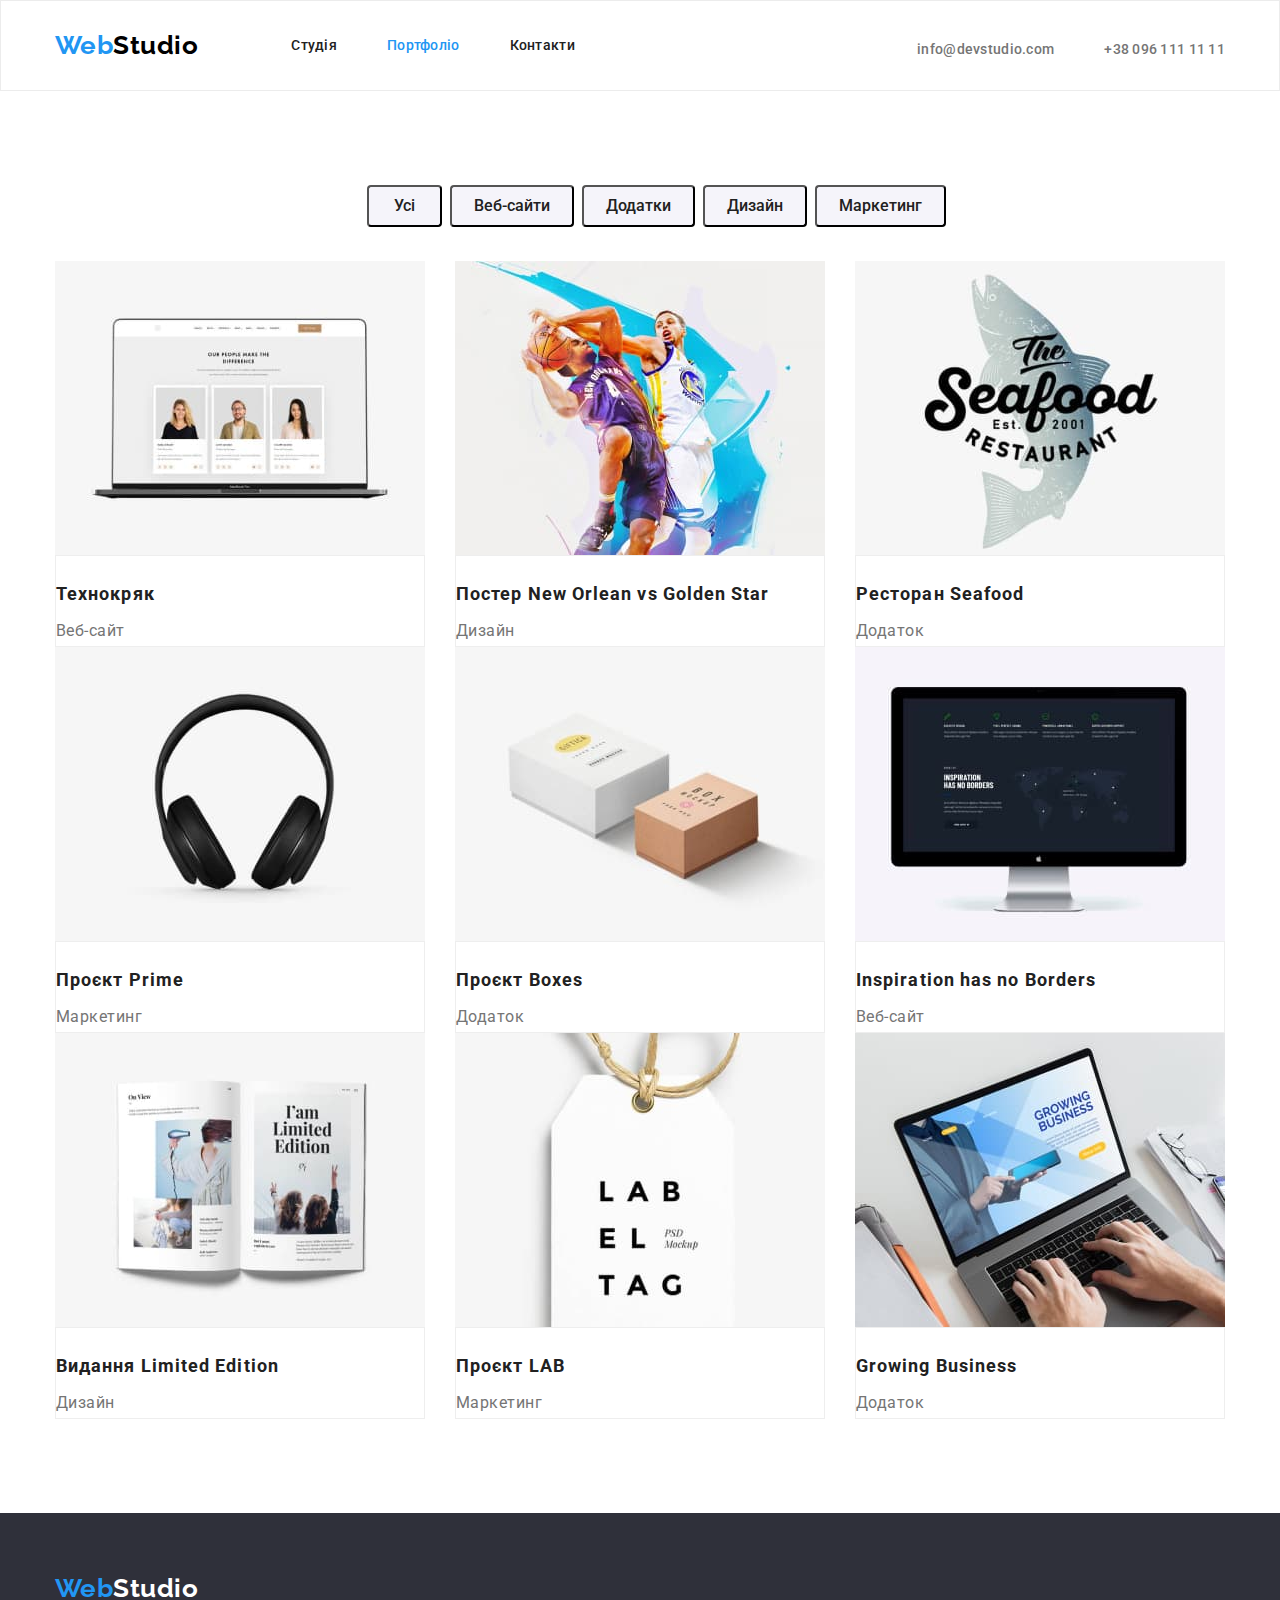
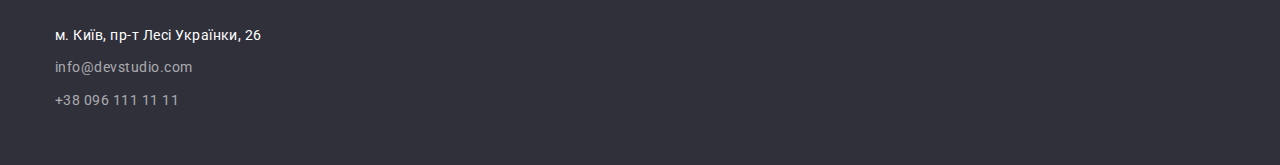
==== portfolio.html @ de693cfa "Homework" ====
<!DOCTYPE html>
<html lang="uk">
<head>
    <meta charset="UTF-8">
    <meta http-equiv="X-UA-Compatible" content="IE=edge">
    <meta name="viewport" content="width=device-width, initial-scale=1.0">
    
    
    
    <title>Portfolio</title>
    
    <link rel="preconnect" href="https://fonts.googleapis.com">
    <link rel="preconnect" href="https://fonts.gstatic.com" crossorigin>
    <link href="https://fonts.googleapis.com/css2?family=Raleway:wght@700&family=Roboto:wght@400;500;700;900&display=swap" rel="stylesheet">
    <link rel="stylesheet" href=" https://cdnjs.cloudflare.com/ajax/libs/modern-normalize/1.1.0/modern-normalize.css">
    <link rel="stylesheet" href="./css/styles.css">
</head>
<body>
    <header class="border">
        <div class="container container-header">
             <nav class="container-nav">
              <a class="logo" href="./index.html"> <span class="logo-web">Web</span><span class="logo-studio" >Studio</span></a>
                 <ul class="site-nav">
                     <li class="site-title"> <a  href="./index.html" class= " link item" >Студія</a> </li>
                     <li class="site-title"> <a  href="./portfolio.html" class="link current item ">Портфоліо</a> </li>
                     <li class="site-title"> <a  href="" class="link item">Контакти</a> </li>
                 </ul>
             </nav>
             <ul class="contacs ">
                 <li class="site-title"><a class="link" href="mailto:info@devstudio.com">info@devstudio.com</a></li>
                 <li class="site-title"><a class="link" href="tel:+380961111111">+38 096 111 11 11</a></li>
             </ul>
         </div>  
            
     </header>
   
    <main>
        <section>
            <div class="container container-portfolio">
            
                <ul class="container-filter">
                    <li class="filter-btn"><button class="btn-nav first" type="button">Усі</button></li>
                    <li class="filter-btn"><button class="btn-nav" type="button">Веб-сайти</button></li>
                    <li class="filter-btn"><button class="btn-nav" type="button">Додатки</button></li>
                    <li class="filter-btn"><button class="btn-nav" type="button">Дизайн</button></li>
                    <li class="filter-btn"><button class="btn-nav" type="button">Маркетинг</button></li>
                </ul>
           

        
            <h1 class="title-portfolio">Портфоліо</h1>
            
            <ul class="container-works">
                <li class="container-web">
                    <img src="./images/texnokrjak.jpg" alt="Сайт Технокряк" width="370" height="294">
                    <div class="container-text">
                    <h2 class="works-title" >Технокряк</h2>
                    <p class="works-text">Веб-сайт</p>
                    </div>
                </li>
                <li class="container-web"> 
                    <img src="./images/poster.new.orlean.jpg" alt="Дизайн Постер New Orlean vs Golden Star" width="370" height="294">
                    <div class="container-text">
                    <h2 class="works-title" >Постер New Orlean vs Golden Star</h2>
                    <p class="works-text">Дизайн</p>
                    </div>
                </li>
                <li class="container-web">
                    <img src="./images/restorant.seafood.jpg" alt="Додаток Ресторан Seafood" width="370" height="294">
                    <div class="container-text">
                    <h2 class="works-title" >Ресторан Seafood</h2>
                    <p class="works-text">Додаток</p>
                    </div>
                </li>
                <li class="container-web">
                    <img src="./images/proekt.prime.jpg" alt=" Маркетинг Проєкт Prime" width="370" height="294">
                    <div class="container-text">
                    <h2 class="works-title" >Проєкт Prime</h2>
                    <p class="works-text">Маркетинг</p>
                    </div>
                </li>
                <li class="container-web">
                    <img src="./images/proekt.boxes.jpg" alt="Додаток Проєкт Boxes" width="370" height="294">
                    <div class="container-text">
                    <h2 class="works-title" >Проєкт Boxes</h2>
                    <p class="works-text">Додаток</p>
                    </div>
                </li>
                <li class="container-web">
                    <img src="./images/inspiration.gas.jpg" alt="Веб-сайт Inspiration has no Borders" width="370" height="294">
                    <div class="container-text">
                    <h2 class="works-title" >Inspiration has no Borders</h2>
                    <p class="works-text">Веб-сайт</p>
                    </div>
                </li>
                <li class="container-web">
                    <img src="./images/vidanjia.limited.jpg" alt="Дизайн Видання Limited Edition" width="370" height="294">
                    <div class="container-text">
                    <h2 class="works-title" >Видання Limited Edition</h2>
                    <p class="works-text">Дизайн</p>
                    </div> 
                </li>
                <li class="container-web">
                    <img src="./images/proekt.lab.jpg" alt="Маркетинг Проєкт LAB" width="370" height="294">
                    <div class="container-text">
                    <h2 class="works-title" >Проєкт LAB</h2>
                    <p class="works-text">Маркетинг</p>
                 </div> 
                </li>
                <li class="container-web">
                    <img src="./images/growing.business.jpg" alt="Додаток Growing Business" width="370" height="294">
                    <div class="container-text">
                    <h2 class="works-title" >Growing Business</h2>
                    <p class="works-text">Додаток</p>
                    </div>  
                </li>
            </ul>
        </div>
        </section>
        
    </main>
    <footer class="address ">
        <div class=" container"><a class="logo logo-address" href="./index.html"> <span class="logo-web">Web</span><span class="logo-footer" >Studio</span></a>
            <address  >
            <ul class="nav-address"> 
                <li><a class="link-footer maps" href="https://goo.gl/maps/FgdQjG2x2mxrf8Yn7" rel="noopener noreferrer nofollow" >м. Київ, пр-т Лесі Українки, 26</a>    </li>
                <li><a  class="link-footer contacs" href="mailto:info@devstudio.com">info@devstudio.com</a> </li>
                <li><a  class="link-footer contacs contacs-tel" href="tel:+380961111111">+38 096 111 11 11</a> </li>
            </ul>
             </address>
        </div>
    </footer>
    
    
</body>
</html>
---- css/styles.css ----
:root{ 
    --primary-text-color:  #212121;
    --title-text-color: #757575;
    --accent-color: #2196F3;
    --primary-white-color:#FFFFFF;
}
body{
    background-color: #FFFFFF;
    color: var(--primary-text-color);
    
    font-family: 'Roboto', sans-serif;
    font-size: 16px; 
    line-height: 1.19;
    letter-spacing: 0.03em;
    margin: 0px;
}
ul{
    list-style-type: none;
    margin: 0 0;
    padding: 0 0;
}

button{
    font-family: inherit;
    
}
h1, h2, h3, h4, h5, h6{
    margin: 0px;
}
p{
    margin: 0 0;
}
img{
    display: block;
     max-width: 100%; 
     height: auto;
}

.container{
    width: 1200px;
    padding-left: 15px;
    padding-right: 15px;
    margin-left: auto;
    margin-right: auto;

    
}

.container-header{
    display: flex;
    align-items: center;
    justify-content: space-around;
}

.logo{
    font-family: 'Raleway';
    font-weight: 700;
    font-size: 26px;
    padding-top: 24px;
    padding-bottom: 25px;
    
    text-decoration: none;
}
.logo-web{
    color: #2196F3;
}

.logo-studio{
    color: #000000;
}

/* Site-nav */
.container-nav{
    display: flex;
}
.site-nav{
    display: flex;
    margin-left: 93px;
    color:  var(--primary-text-color);
  
}
.site-title{
    margin-right: 50px;
}

.site-title:last-child{
    margin-right: 0px;
}

.link{
    font-weight: 500;
    font-size: 14px;
    line-height: 1.14;
    letter-spacing: 0.02em;
    text-decoration: none;

    display: block;
    padding-top: 32px; 
    padding-bottom: 32px;
    
}

.link:not(:last-child){
    margin-right: 0px;
}

.site-nav .link{
    color: var(--primary-text-color);
}

.site-nav .link:hover,
.site-nav .link:focus{
    color: var(--accent-color);
}
.site-nav .link.current{
    color: var(--accent-color);  
} 
.contacs{
    display: flex;
    margin-left: auto;
}

.contacs .link{
    color: var(--title-text-color);
}
.contacs .link:hover,
.contacs .link:focus{
    color: var(--accent-color); 
}
 
/* Hero section Webstudio */

.hero{
    background-color: #2F303A;
    text-align: center;
    width: 1600px;
   
         
}

.hero-title {
    font-weight: 900;
    font-size: 44px;
    line-height: 1.36;
    text-align: center;
    letter-spacing: 0.06em;
    text-transform: uppercase;
    
    padding-top: 200px;
    padding-bottom: 30px;

    color: var(--primary-white-color);
}
.btn{
    font-weight: 700;
    text-align: center;
    letter-spacing: 0.06em;
    cursor: pointer;

    border-radius: 4px;
    padding-left: 32px;
    padding-right: 32px;
    padding-bottom: 10px;
    padding-top: 10px;
    min-width: 216px;
    border: 1px solid transparent;
    box-shadow: 0px 4px 4px rgba(0, 0, 0, 0.15);
    margin-bottom: 200px;
    

    background-color: var(--accent-color) ;
    color: var(--primary-white-color);

}

/* Section Наші Переваги */
.container-benefits{
    padding-top: 94px;
    padding-bottom: 94px;
}
.benefits{
    display: flex;
}

.our-benefits,
.title-portfolio{
    position: absolute;
    width: 1px;
    height: 1px;
    margin: -1px;
    border: 0;
    padding: 0;
        
    white-space: nowrap;
    clip-path: inset(100%);
    clip: rect(0 0 0 0);
    overflow: hidden;
 }
.our{
    margin-right: 30px;
}
.our:last-child{
    margin-right: 0px;
}
.our-title{
    font-size: 14px;
    line-height: 1.14;
    
    
    color: var(--primary-text-color);
}

.our-text{
    font-size: 14px;
    line-height: 1.71;
    margin-top: 10px;

    color: var(--title-text-color);
}

/* Section Чим ми займаємось */
.work-webstudio{
    text-align: center;
   
}
.images{
    display: flex;
    padding-bottom: 94px;
    justify-content: space-between;
}

.title-web{
    margin-bottom: 50px;
}
.section-title{
    
    font-size: 36px;
    line-height: 1.17;
    
    
    color: var(--primary-text-color);
}

/* Section Наша Командна  */
.team{
    background-color:  #F5F4FA;
    text-align: center;
   
}
.list-team{
    display: flex;
    margin-top: 50px;
    padding-bottom: 94px;
     
}
.team-class{
    padding-top: 94px;
}

.team-group{
    margin-right: 30px;
}
.team-group:last-child{
    margin-right: 0px;
}

.team-title{
    font-weight: 500;
    font-size: 16px;
    line-height: 1.19;
    letter-spacing: 0.03em;
    text-align: center;
    margin-top: 30px;
   
}
.team-position{
    text-align: center;
    margin-top: 10px;

    color: var(--title-text-color);
}

/* Section Footer */
.address{   
    /* width: 1600px; */
    height: 252px;
    background: #2F303A;
}
container-footer{
    margin-right: 215px;
}
.logo-address{
    display: inline-block;
    margin-top: 60px;
    padding-top: 0px;
    padding-bottom: 0px;
}
.logo-footer{
    color: var(--primary-white-color);

}
.maps{
    display: inline-block;
    margin-top: 20px;
    color:var(--primary-white-color);
}
.nav-address .link-footer{
    font-style: normal;
    font-size: 14px;
    line-height: 1.71;
    text-decoration: none;
}
.nav-address .maps{
    color:var(--primary-white-color);}

 .contacs{
    color: rgba(255, 255, 255, 0.6); 
    margin-top: 9px;
}
.contacs-tel{
    margin-bottom: 60px;
}

.contacs:hover,
.contacs:focus{
    color: var(--accent-color); 
}

/* Page Portfolio */
/* Section Nav Portfolio */
.border{
    border: 1px solid #ECECEC;
}

.container-filter{
    display: flex;
    padding-top: 94px;
    margin-bottom: 34px;
}
.filter-btn{
    margin-right: 8px;
}
.filter-btn:last-child{
    margin-right: 0px;}

.btn-nav{
    font-weight: 500;
    font-size: 16px;
    line-height: 1.62;
    cursor: pointer;
    border-radius: 4px;
    padding-left: 22px;
    padding-right: 22px;
    padding-top: 6px ;
    padding-bottom: 6px;
    

    background-color: #F5F4FA;
    color: var(--primary-text-color);
}

.first{
    padding-left: 25px;
    padding-right: 25px;
    margin-left: 312px;
    
}
.btn-nav:last-child{
    margin-right: 0px;
}

.btn-nav:hover,
.btn-nav:focus {
    background-color:var(--accent-color);
    color: var(--primary-white-color);
}

/* Section Наші Роботи */
.container-portfolio{
    padding-bottom: 94px ;
}
.container-works{
    display: flex;
    flex-wrap: wrap;

}
.container-web{
    width: calc((100%-60px)/3);
    width: 370px;  
    margin-right: 30px;
}
.container-web:nth-child(3n){
   margin-right: 0px;
}
.container-text{
    border: 1px solid #EEEEEE;
}

.works-title{
    font-size: 18px;
    line-height: 2;
    letter-spacing: 0.06em;
    
    margin-top: 20px;
    color: var(--primary-text-color);

}
.works-text{
    color: var(--title-text-color);
    line-height: 1.87;
    margin-top: 4px;
}
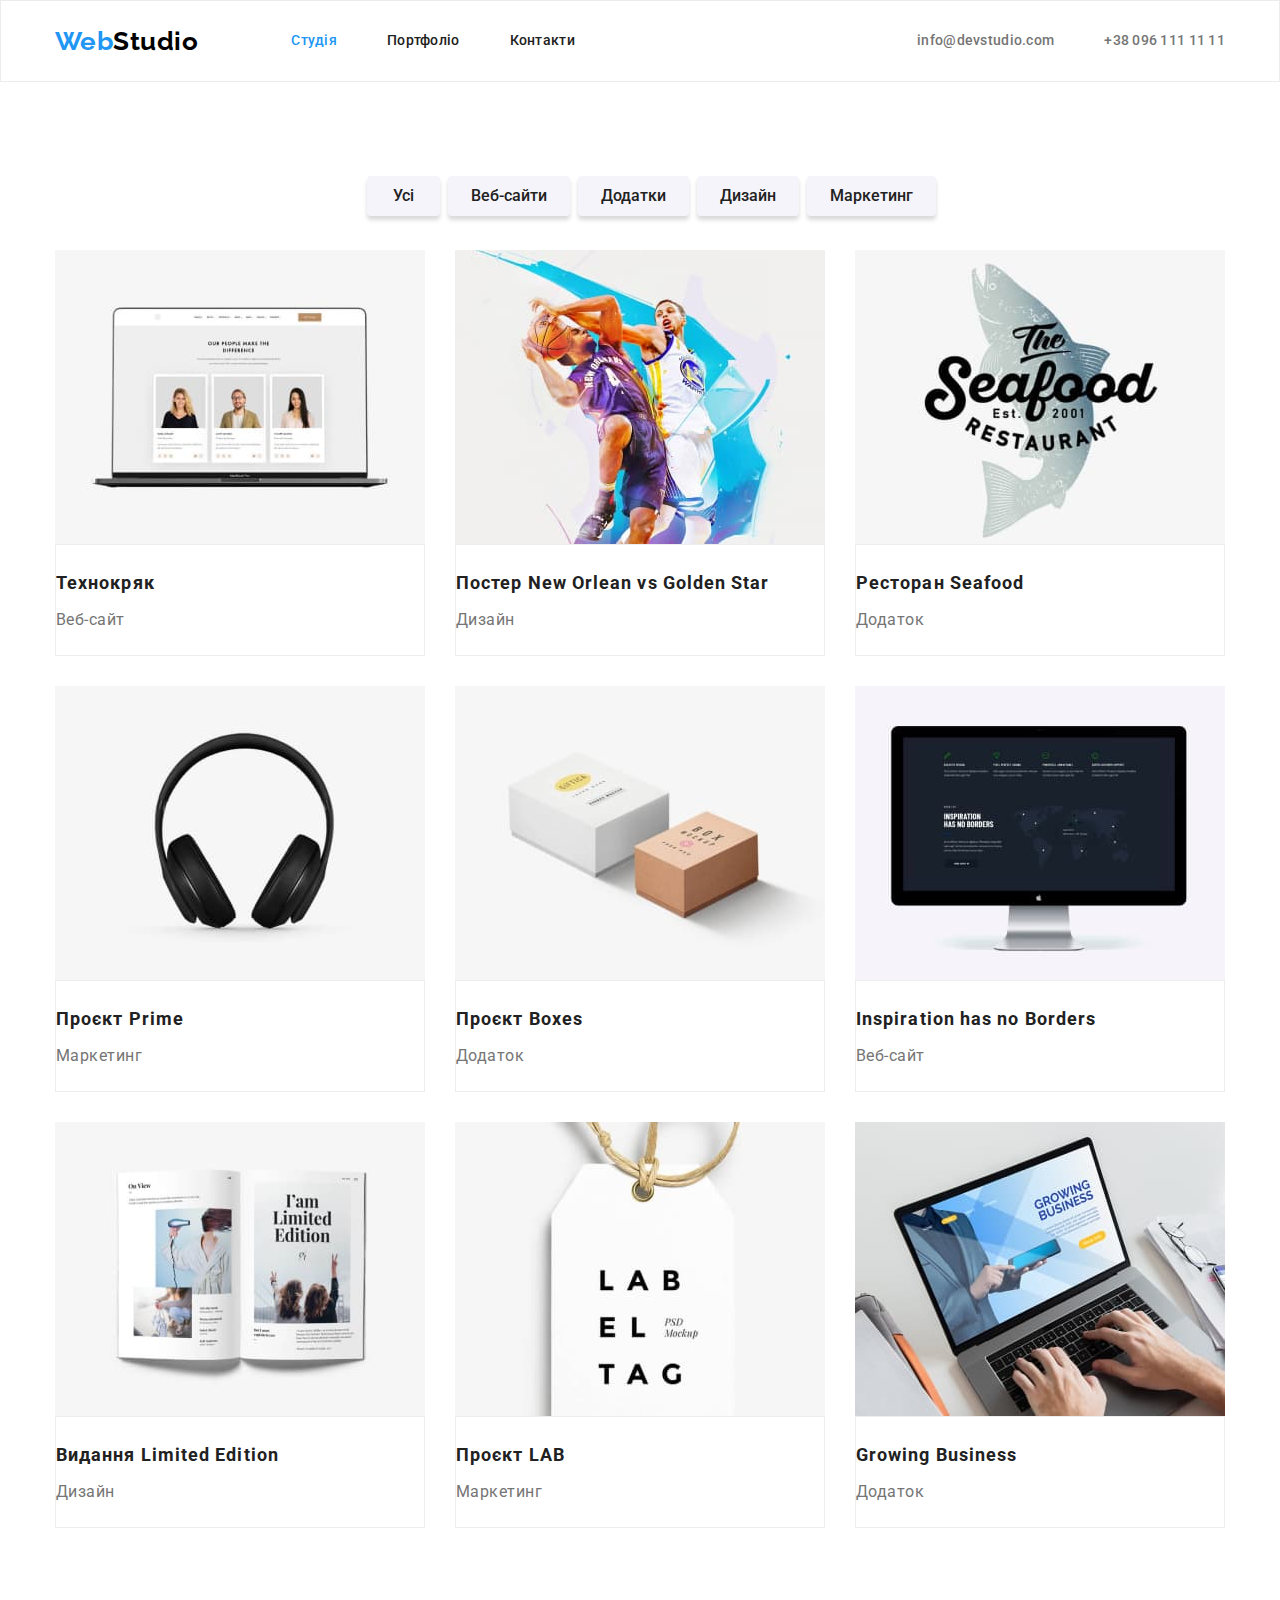
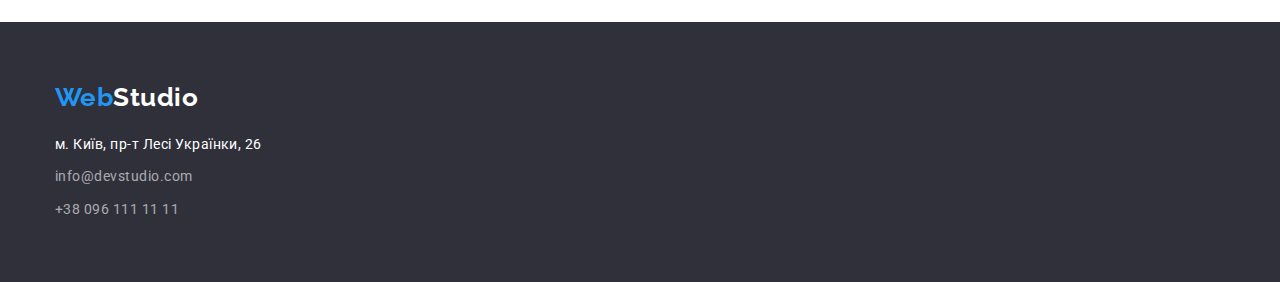
==== commit b31ede38: "Homework (Д/з виправлення помилок)" ====
--- a/portfolio.html
+++ b/portfolio.html
@@ -16,13 +16,13 @@
     <link rel="stylesheet" href="./css/styles.css">
 </head>
 <body>
-    <header class="border">
+    <header class="header">
         <div class="container container-header">
              <nav class="container-nav">
               <a class="logo" href="./index.html"> <span class="logo-web">Web</span><span class="logo-studio" >Studio</span></a>
                  <ul class="site-nav">
-                     <li class="site-title"> <a  href="./index.html" class= " link item" >Студія</a> </li>
-                     <li class="site-title"> <a  href="./portfolio.html" class="link current item ">Портфоліо</a> </li>
+                     <li class="site-title"> <a  href="./index.html" class= " link current item" >Студія</a> </li>
+                     <li class="site-title"> <a  href="./portfolio.html" class="link item ">Портфоліо</a> </li>
                      <li class="site-title"> <a  href="" class="link item">Контакти</a> </li>
                  </ul>
              </nav>
@@ -31,12 +31,14 @@
                  <li class="site-title"><a class="link" href="tel:+380961111111">+38 096 111 11 11</a></li>
              </ul>
          </div>  
-            
+         
+         
+         
      </header>
    
     <main>
-        <section>
-            <div class="container container-portfolio">
+        <section class="section">
+            <div class="container">
             
                 <ul class="container-filter">
                     <li class="filter-btn"><button class="btn-nav first" type="button">Усі</button></li>
@@ -119,13 +121,14 @@
         </section>
         
     </main>
-    <footer class="address ">
+    <footer class="address  ">
         <div class=" container"><a class="logo logo-address" href="./index.html"> <span class="logo-web">Web</span><span class="logo-footer" >Studio</span></a>
-            <address  >
+            <address>
             <ul class="nav-address"> 
-                <li><a class="link-footer maps" href="https://goo.gl/maps/FgdQjG2x2mxrf8Yn7" rel="noopener noreferrer nofollow" >м. Київ, пр-т Лесі Українки, 26</a>    </li>
-                <li><a  class="link-footer contacs" href="mailto:info@devstudio.com">info@devstudio.com</a> </li>
-                <li><a  class="link-footer contacs contacs-tel" href="tel:+380961111111">+38 096 111 11 11</a> </li>
+
+                <li class="nav-item"><a class="link-footer maps" href="https://goo.gl/maps/FgdQjG2x2mxrf8Yn7" rel="noopener noreferrer nofollow" >м. Київ, пр-т Лесі Українки, 26</a>    </li>
+                <li class="nav-item"><a  class="link-footer contacs" href="mailto:info@devstudio.com">info@devstudio.com</a> </li>
+                <li class="nav-item"><a  class="link-footer contacs" href="tel:+380961111111">+38 096 111 11 11</a> </li>
             </ul>
              </address>
         </div>
--- a/css/styles.css
+++ b/css/styles.css
@@ -45,6 +45,10 @@
 
     
 }
+.section{
+    padding-bottom: 94px;
+    padding-top: 94px;
+}
 
 .container-header{
     display: flex;
@@ -56,8 +60,8 @@
     font-family: 'Raleway';
     font-weight: 700;
     font-size: 26px;
-    padding-top: 24px;
-    padding-bottom: 25px;
+    
+    
     
     text-decoration: none;
 }
@@ -72,6 +76,7 @@
 /* Site-nav */
 .container-nav{
     display: flex;
+    align-items: center;
 }
 .site-nav{
     display: flex;
@@ -133,9 +138,10 @@
 .hero{
     background-color: #2F303A;
     text-align: center;
-    width: 1600px;
-   
-         
+    padding-top: 200px;
+    padding-bottom: 200px;
+    
+     
 }
 
 .hero-title {
@@ -145,9 +151,11 @@
     text-align: center;
     letter-spacing: 0.06em;
     text-transform: uppercase;
-    
-    padding-top: 200px;
-    padding-bottom: 30px;
+
+    width: 696px;
+    margin-right: auto;
+    margin-left: auto;
+    margin-bottom: 30px;
 
     color: var(--primary-white-color);
 }
@@ -163,9 +171,10 @@
     padding-bottom: 10px;
     padding-top: 10px;
     min-width: 216px;
+    min-height: 50px;
     border: 1px solid transparent;
     box-shadow: 0px 4px 4px rgba(0, 0, 0, 0.15);
-    margin-bottom: 200px;
+    
     
 
     background-color: var(--accent-color) ;
@@ -174,11 +183,7 @@
 }
 
 /* Section Наші Переваги */
-.container-benefits{
-    padding-top: 94px;
-    padding-bottom: 94px;
-}
-.benefits{
+.benefits-list{
     display: flex;
 }
 
@@ -196,13 +201,14 @@
     clip: rect(0 0 0 0);
     overflow: hidden;
  }
-.our{
+.benefits-item{
+    width: 270px;
     margin-right: 30px;
 }
-.our:last-child{
+.benefits-item:last-child{
     margin-right: 0px;
 }
-.our-title{
+.benefits-title{
     font-size: 14px;
     line-height: 1.14;
     
@@ -210,7 +216,7 @@
     color: var(--primary-text-color);
 }
 
-.our-text{
+.benefits-text{
     font-size: 14px;
     line-height: 1.71;
     margin-top: 10px;
@@ -219,13 +225,15 @@
 }
 
 /* Section Чим ми займаємось */
-.work-webstudio{
-    text-align: center;
+.work{
+    text-align: center;
+    padding-top: 0px;
+    
    
 }
 .images{
     display: flex;
-    padding-bottom: 94px;
+    
     justify-content: space-between;
 }
 
@@ -250,15 +258,17 @@
 .list-team{
     display: flex;
     margin-top: 50px;
-    padding-bottom: 94px;
      
 }
-.team-class{
-    padding-top: 94px;
-}
+
 
 .team-group{
     margin-right: 30px;
+    padding-bottom: 30px;
+
+    background: #FFFFFF;
+    box-shadow: 0px 1px 3px rgba(0, 0, 0, 0.12), 0px 1px 1px rgba(0, 0, 0, 0.14), 0px 2px 1px rgba(0, 0, 0, 0.2);
+    border-radius: 0px 0px 4px 4px;
 }
 .team-group:last-child{
     margin-right: 0px;
@@ -282,44 +292,51 @@
 
 /* Section Footer */
 .address{   
-    /* width: 1600px; */
-    height: 252px;
-    background: #2F303A;
-}
-container-footer{
-    margin-right: 215px;
-}
+     background: #2F303A;
+     padding-bottom: 60px;
+     padding-top: 60px;
+}
+
 .logo-address{
     display: inline-block;
-    margin-top: 60px;
-    padding-top: 0px;
-    padding-bottom: 0px;
+   
+    
 }
 .logo-footer{
     color: var(--primary-white-color);
 
 }
+
+.nav-address{
+    margin-top: 20px;
+}
 .maps{
     display: inline-block;
-    margin-top: 20px;
+
     color:var(--primary-white-color);
 }
-.nav-address .link-footer{
+ .nav-item{
+    margin-bottom: 9px;
+}
+.nav-item:last-child{
+    margin-bottom: 0px;
+}
+ .nav-address .link-footer{
     font-style: normal;
     font-size: 14px;
     line-height: 1.71;
     text-decoration: none;
-}
+    
+   
+}
+
 .nav-address .maps{
     color:var(--primary-white-color);}
 
  .contacs{
     color: rgba(255, 255, 255, 0.6); 
-    margin-top: 9px;
-}
-.contacs-tel{
-    margin-bottom: 60px;
-}
+}
+
 
 .contacs:hover,
 .contacs:focus{
@@ -328,13 +345,13 @@
 
 /* Page Portfolio */
 /* Section Nav Portfolio */
-.border{
+.header{
     border: 1px solid #ECECEC;
 }
 
 .container-filter{
     display: flex;
-    padding-top: 94px;
+
     margin-bottom: 34px;
 }
 .filter-btn{
@@ -354,7 +371,8 @@
     padding-top: 6px ;
     padding-bottom: 6px;
     
-
+    border: 1px solid transparent;
+    box-shadow: 0px 4px 4px rgba(0, 0, 0, 0.15);
     background-color: #F5F4FA;
     color: var(--primary-text-color);
 }
@@ -376,22 +394,24 @@
 }
 
 /* Section Наші Роботи */
-.container-portfolio{
-    padding-bottom: 94px ;
-}
+
 .container-works{
     display: flex;
     flex-wrap: wrap;
 
 }
 .container-web{
-    width: calc((100%-60px)/3);
+    
     width: 370px;  
     margin-right: 30px;
+    margin-bottom: 30px;
 }
 .container-web:nth-child(3n){
    margin-right: 0px;
 }
+.container-web:nth-last-child(-n + 3) {
+   margin-bottom: 0px;
+  }
 .container-text{
     border: 1px solid #EEEEEE;
 }
@@ -409,4 +429,5 @@
     color: var(--title-text-color);
     line-height: 1.87;
     margin-top: 4px;
-}
+    margin-bottom: 20px;
+}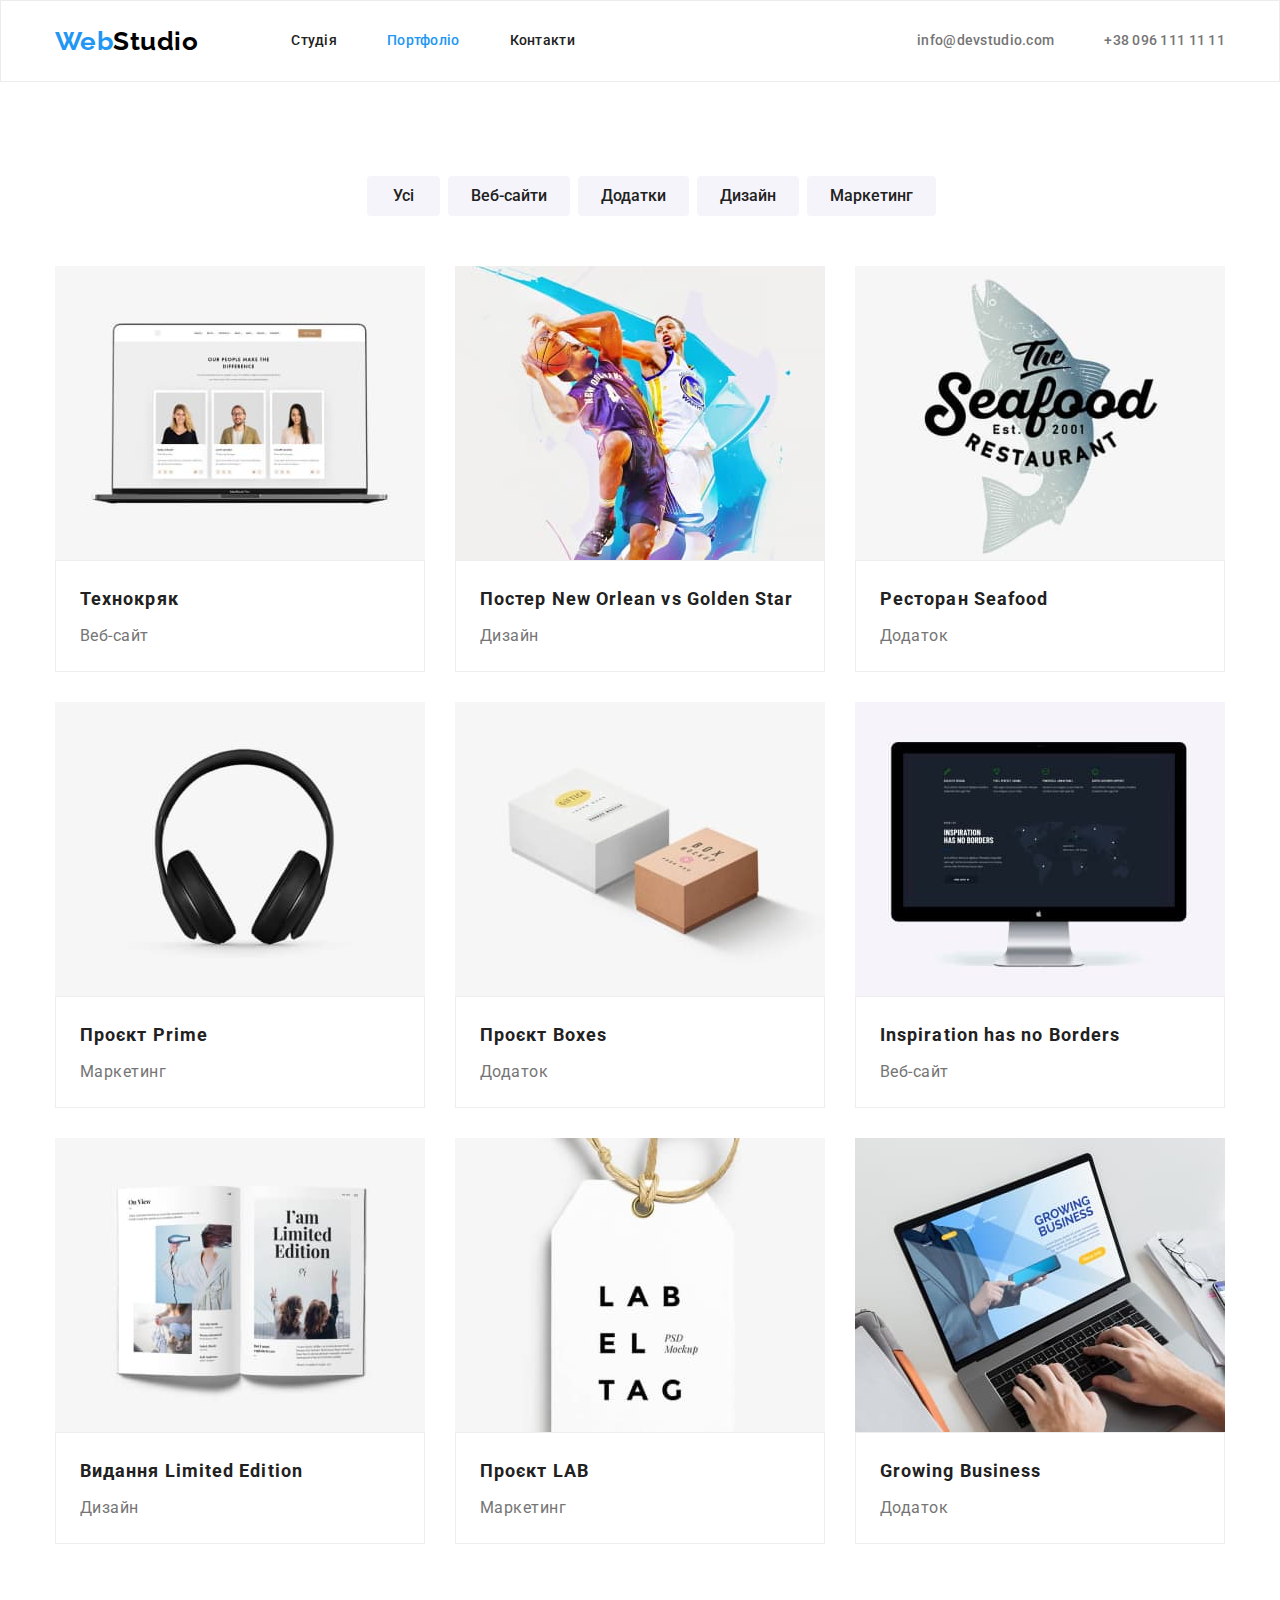
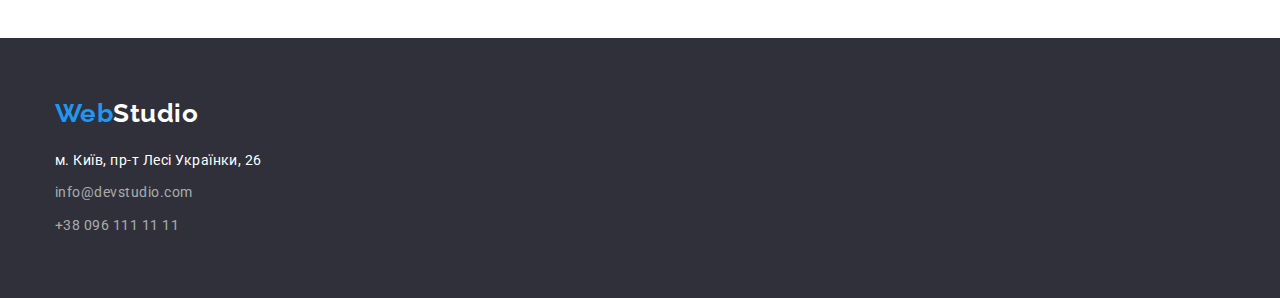
==== commit 00185bce: "Homework (д.з 21.11)" ====
--- a/portfolio.html
+++ b/portfolio.html
@@ -21,8 +21,8 @@
              <nav class="container-nav">
               <a class="logo" href="./index.html"> <span class="logo-web">Web</span><span class="logo-studio" >Studio</span></a>
                  <ul class="site-nav">
-                     <li class="site-title"> <a  href="./index.html" class= " link current item" >Студія</a> </li>
-                     <li class="site-title"> <a  href="./portfolio.html" class="link item ">Портфоліо</a> </li>
+                     <li class="site-title"> <a  href="./index.html" class= " link item" >Студія</a> </li>
+                     <li class="site-title"> <a  href="./portfolio.html" class="link current item ">Портфоліо</a> </li>
                      <li class="site-title"> <a  href="" class="link item">Контакти</a> </li>
                  </ul>
              </nav>
--- a/css/styles.css
+++ b/css/styles.css
@@ -299,6 +299,7 @@
 
 .logo-address{
     display: inline-block;
+    margin-bottom: 20px;
    
     
 }
@@ -307,9 +308,6 @@
 
 }
 
-.nav-address{
-    margin-top: 20px;
-}
 .maps{
     display: inline-block;
 
@@ -352,7 +350,7 @@
 .container-filter{
     display: flex;
 
-    margin-bottom: 34px;
+    margin-bottom: 50px;
 }
 .filter-btn{
     margin-right: 8px;
@@ -372,7 +370,7 @@
     padding-bottom: 6px;
     
     border: 1px solid transparent;
-    box-shadow: 0px 4px 4px rgba(0, 0, 0, 0.15);
+   
     background-color: #F5F4FA;
     color: var(--primary-text-color);
 }
@@ -414,6 +412,10 @@
   }
 .container-text{
     border: 1px solid #EEEEEE;
+    padding-top: 20px;
+    padding-bottom: 20px;
+    padding-left: 24px;
+    padding-right: 24px;
 }
 
 .works-title{
@@ -421,7 +423,6 @@
     line-height: 2;
     letter-spacing: 0.06em;
     
-    margin-top: 20px;
     color: var(--primary-text-color);
 
 }
@@ -429,5 +430,5 @@
     color: var(--title-text-color);
     line-height: 1.87;
     margin-top: 4px;
-    margin-bottom: 20px;
+    
 }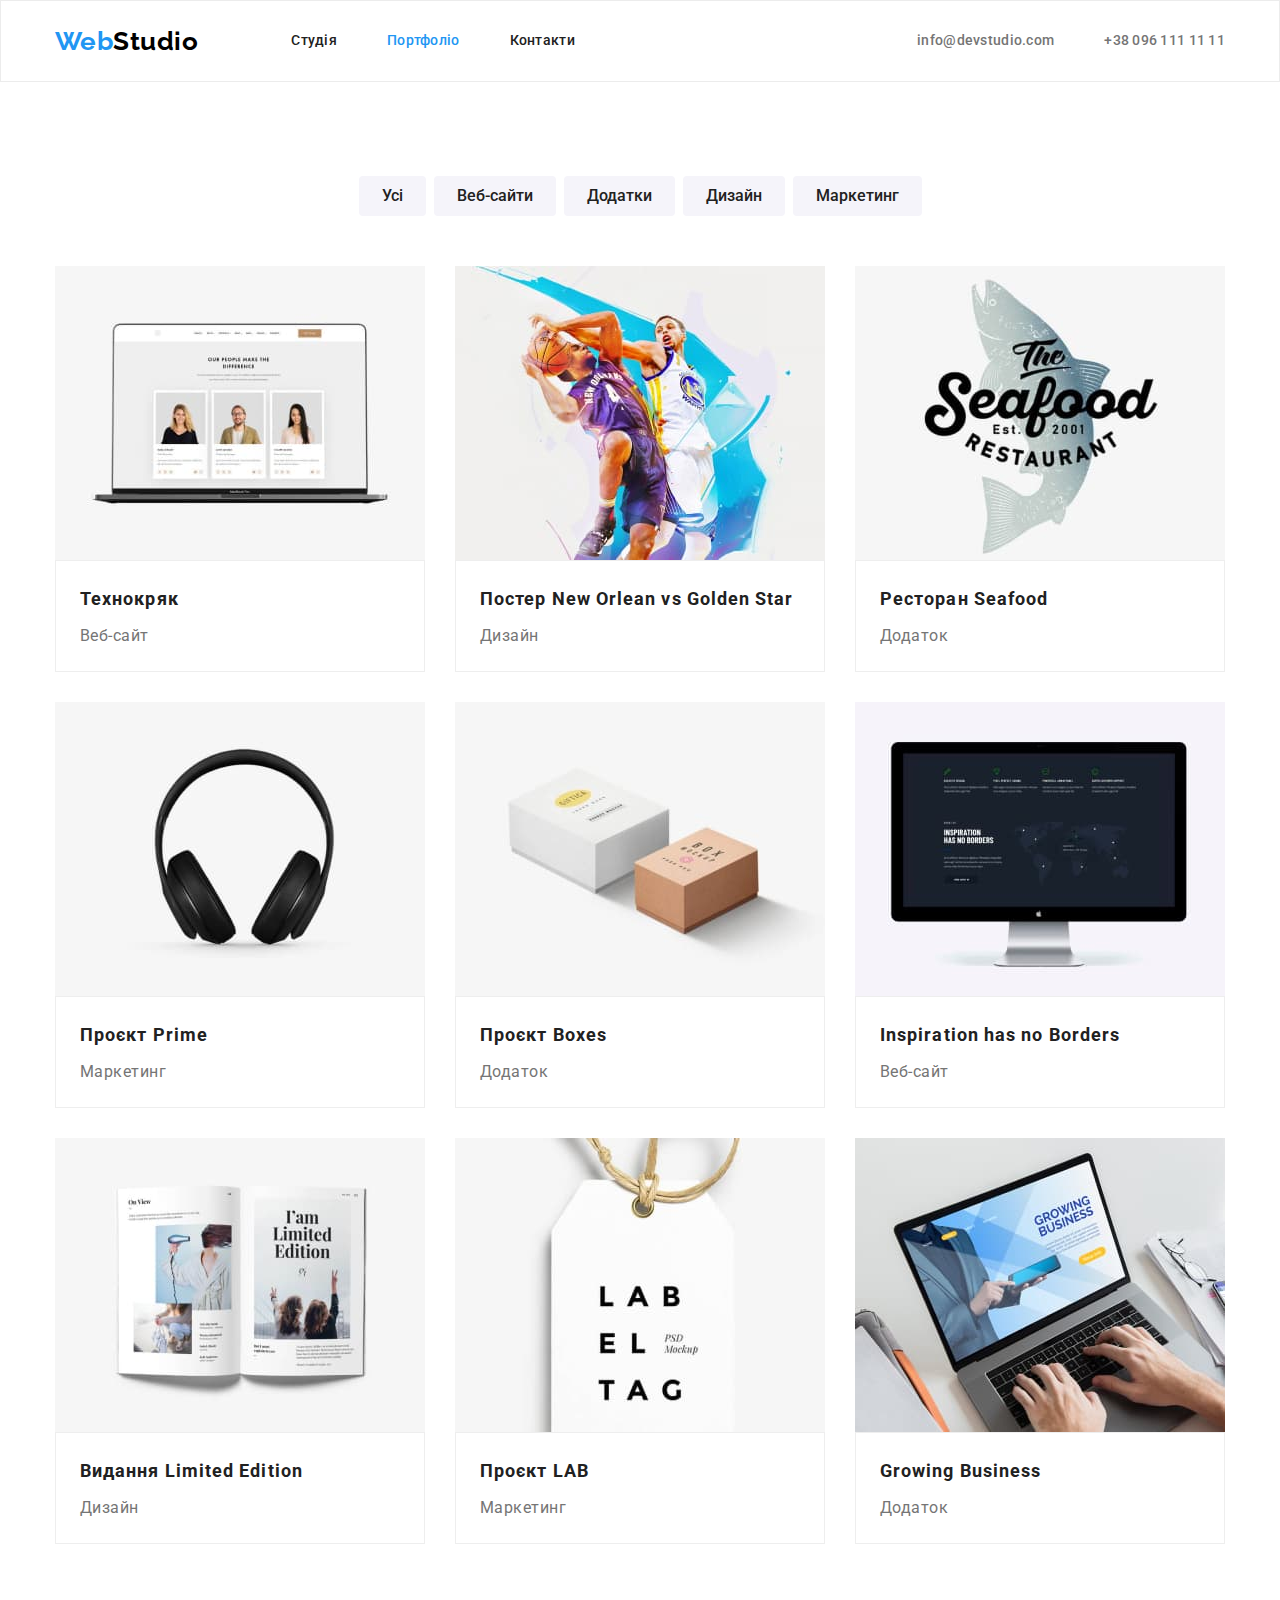
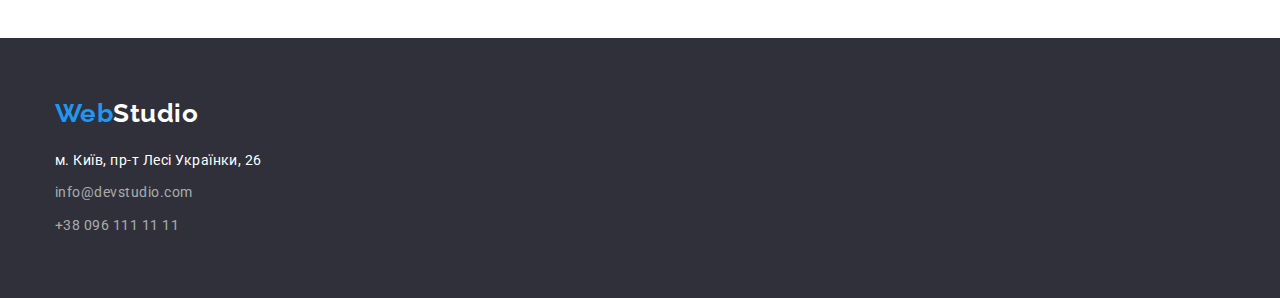
==== commit bf9de553: "Пофіксив" ====
--- a/portfolio.html
+++ b/portfolio.html
@@ -41,7 +41,7 @@
             <div class="container">
             
                 <ul class="container-filter">
-                    <li class="filter-btn"><button class="btn-nav first" type="button">Усі</button></li>
+                    <li class="filter-btn"><button class="btn-nav" type="button">Усі</button></li>
                     <li class="filter-btn"><button class="btn-nav" type="button">Веб-сайти</button></li>
                     <li class="filter-btn"><button class="btn-nav" type="button">Додатки</button></li>
                     <li class="filter-btn"><button class="btn-nav" type="button">Дизайн</button></li>
@@ -123,9 +123,8 @@
     </main>
     <footer class="address  ">
         <div class=" container"><a class="logo logo-address" href="./index.html"> <span class="logo-web">Web</span><span class="logo-footer" >Studio</span></a>
-            <address>
+        <address>
             <ul class="nav-address"> 
-
                 <li class="nav-item"><a class="link-footer maps" href="https://goo.gl/maps/FgdQjG2x2mxrf8Yn7" rel="noopener noreferrer nofollow" >м. Київ, пр-т Лесі Українки, 26</a>    </li>
                 <li class="nav-item"><a  class="link-footer contacs" href="mailto:info@devstudio.com">info@devstudio.com</a> </li>
                 <li class="nav-item"><a  class="link-footer contacs" href="tel:+380961111111">+38 096 111 11 11</a> </li>
--- a/css/styles.css
+++ b/css/styles.css
@@ -349,6 +349,7 @@
 
 .container-filter{
     display: flex;
+    justify-content: center;
 
     margin-bottom: 50px;
 }
@@ -375,12 +376,6 @@
     color: var(--primary-text-color);
 }
 
-.first{
-    padding-left: 25px;
-    padding-right: 25px;
-    margin-left: 312px;
-    
-}
 .btn-nav:last-child{
     margin-right: 0px;
 }
